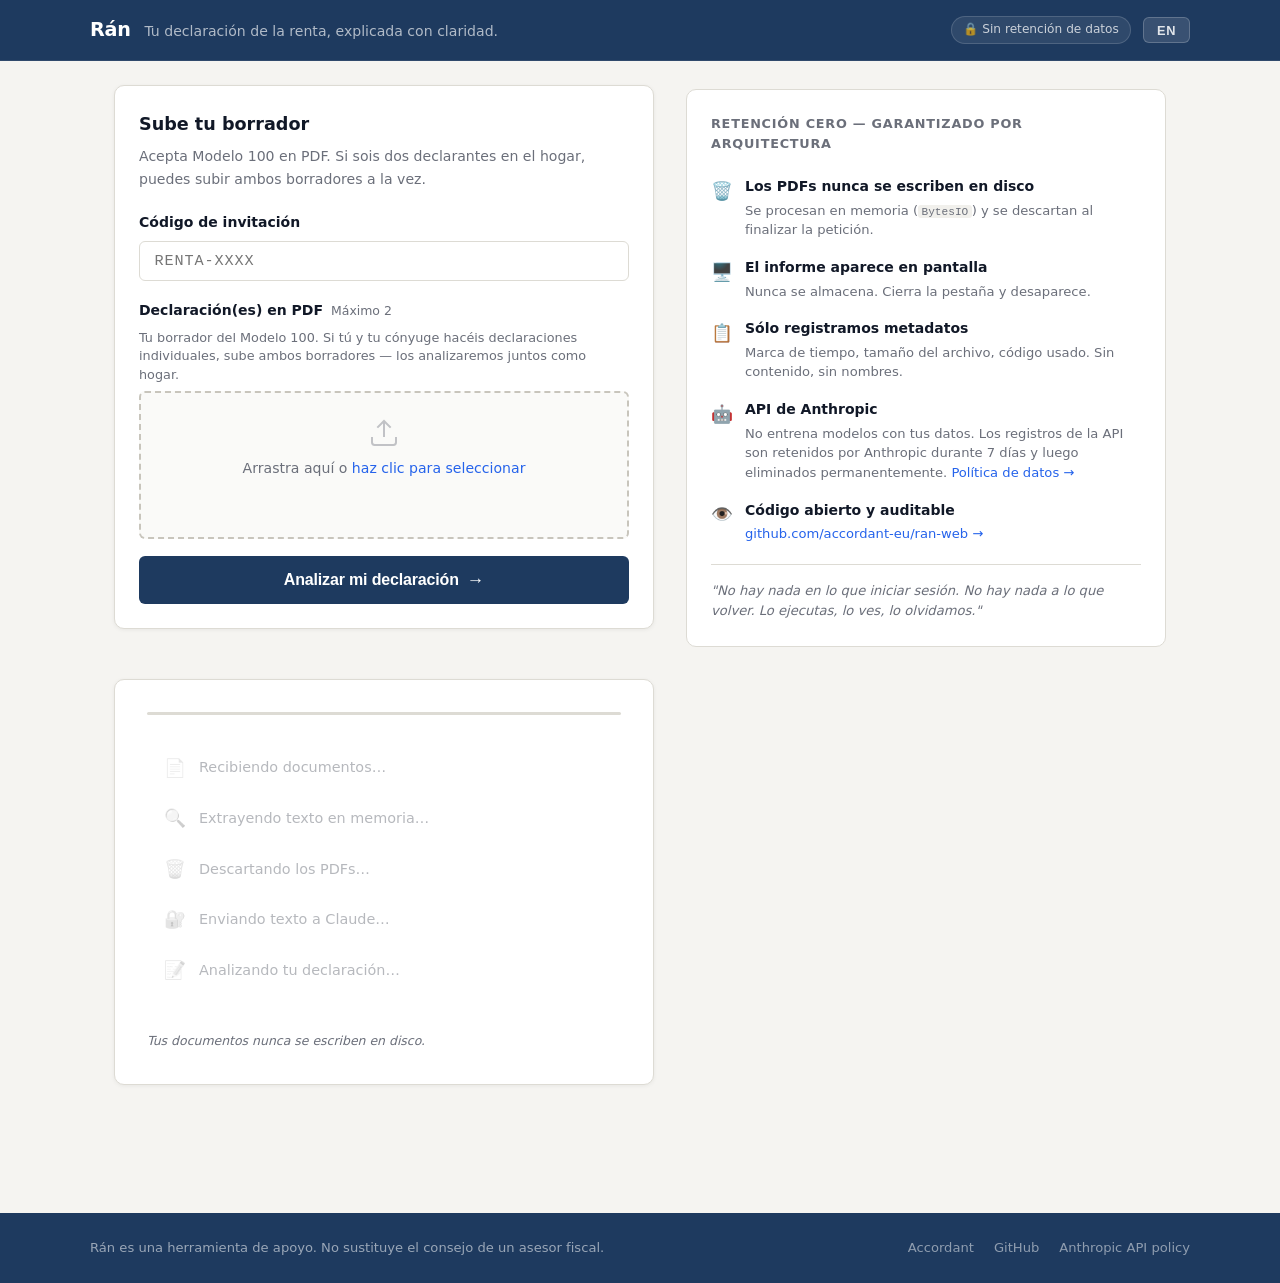
==== frontend/index.html @ 12ab83f9 "docs: disclose Anthropic 7-day API log retention + ZDR pending" ====
<!DOCTYPE html>
<html lang="es">
<head>
  <meta charset="UTF-8" />
  <meta name="viewport" content="width=device-width, initial-scale=1.0" />
  <title>Rán — Entiende tu declaración de la renta</title>
  <link rel="stylesheet" href="style.css" />
  <script src="marked.min.js"></script>
</head>
<body class="lang-es">

  <nav>
    <div class="nav-inner">
      <div class="nav-brand">
        <span class="logo">Rán</span>
        <span class="nav-tagline">
          <span class="show-es">Tu declaración de la renta, explicada con claridad.</span>
          <span class="show-en">Your Spanish tax return, explained in plain English.</span>
        </span>
      </div>
      <div class="nav-right">
        <span class="pill-sm">
          <span class="show-es">🔒 Sin retención de datos</span>
          <span class="show-en">🔒 Zero data retention</span>
        </span>
        <button class="lang-btn" id="lang-toggle">
          <span class="show-es">EN</span>
          <span class="show-en">ES</span>
        </button>
      </div>
    </div>
  </nav>

  <main>

    <!-- ── Upload form ───────────────────────────────────────────────────── -->
    <div class="form-layout" id="upload-section">
      <div class="form-card">
        <h2>
          <span class="show-es">Sube tu borrador</span>
          <span class="show-en">Upload your draft</span>
        </h2>
        <p class="form-sub">
          <span class="show-es">Acepta Modelo 100 en PDF. Si sois dos declarantes en el hogar, puedes subir ambos borradores a la vez.</span>
          <span class="show-en">Accepts Modelo 100 PDF. If you and a partner file separately, upload both drafts at once.</span>
        </p>

        <form id="ran-form">
          <input type="hidden" id="lang-field" name="language" value="es" />
          <div class="field">
            <label for="invite-code">
              <span class="show-es">Código de invitación</span>
              <span class="show-en">Invite code</span>
            </label>
            <input type="text" id="invite-code" name="invite_code"
              placeholder="RENTA-XXXX" required autocomplete="off" spellcheck="false" />
          </div>

          <div class="field">
            <label>
              <span class="show-es">Declaración(es) en PDF</span>
              <span class="show-en">Tax return PDF(s)</span>
              <span class="field-note">
                <span class="show-es">Máximo 2</span>
                <span class="show-en">Max 2</span>
              </span>
            </label>
            <p class="pdf-hint">
              <span class="show-es">Tu borrador del Modelo 100. Si tú y tu cónyuge hacéis declaraciones individuales, sube ambos borradores — los analizaremos juntos como hogar.</span>
              <span class="show-en">Your Modelo 100 draft. If you and your spouse file separately, upload both drafts — we'll analyse them together as a household.</span>
            </p>
            <div class="drop-zone" id="drop-zone">
              <input type="file" id="pdfs" name="pdfs" accept=".pdf,application/pdf" multiple required />
              <div class="drop-inner" id="drop-inner">
                <svg width="32" height="32" viewBox="0 0 24 24" fill="none" stroke="currentColor" stroke-width="1.5"><path d="M21 15v4a2 2 0 01-2 2H5a2 2 0 01-2-2v-4M17 8l-5-5-5 5M12 3v12"/></svg>
                <p>
                  <span class="show-es">Arrastra aquí o <span class="link">haz clic para seleccionar</span></span>
                  <span class="show-en">Drag here or <span class="link">click to select</span></span>
                </p>
              </div>
              <div class="drop-files" id="drop-files" hidden></div>
            </div>
          </div>

          <div class="error-box" id="error-box" hidden></div>

          <button type="submit" id="submit-btn">
            <span class="show-es">Analizar mi declaración</span>
            <span class="show-en">Analyse my return</span>
            <span class="btn-arrow">→</span>
          </button>
        </form>
      </div>

      <!-- Trust sidebar -->
      <div class="trust-sidebar">
        <div class="trust-card">
          <h3>
            <span class="show-es">Retención cero — garantizado por arquitectura</span>
            <span class="show-en">Zero retention — guaranteed by architecture</span>
          </h3>
          <ul class="trust-list">
            <li>
              <span class="trust-icon">🗑️</span>
              <div>
                <strong>
                  <span class="show-es">Los PDFs nunca se escriben en disco</span>
                  <span class="show-en">PDFs never touch disk</span>
                </strong>
                <p>
                  <span class="show-es">Se procesan en memoria (<code>BytesIO</code>) y se descartan al finalizar la petición.</span>
                  <span class="show-en">Processed in memory (<code>BytesIO</code>) and discarded when the request ends.</span>
                </p>
              </div>
            </li>
            <li>
              <span class="trust-icon">🖥️</span>
              <div>
                <strong>
                  <span class="show-es">El informe aparece en pantalla</span>
                  <span class="show-en">The report lives on screen</span>
                </strong>
                <p>
                  <span class="show-es">Nunca se almacena. Cierra la pestaña y desaparece.</span>
                  <span class="show-en">Never stored. Close the tab and it's gone.</span>
                </p>
              </div>
            </li>
            <li>
              <span class="trust-icon">📋</span>
              <div>
                <strong>
                  <span class="show-es">Sólo registramos metadatos</span>
                  <span class="show-en">We only log metadata</span>
                </strong>
                <p>
                  <span class="show-es">Marca de tiempo, tamaño del archivo, código usado. Sin contenido, sin nombres.</span>
                  <span class="show-en">Timestamp, file size, code used. No content, no names.</span>
                </p>
              </div>
            </li>
            <li>
              <span class="trust-icon">🤖</span>
              <div>
                <strong>
                  <span class="show-es">API de Anthropic</span>
                  <span class="show-en">Anthropic API</span>
                </strong>
                <p>
                  <span class="show-es">No entrena modelos con tus datos. Los registros de la API son retenidos por Anthropic durante 7 días y luego eliminados permanentemente. <a href="https://www.anthropic.com/legal/aio" target="_blank" rel="noopener">Política de datos →</a></span>
                  <span class="show-en">Does not train on submitted data. API logs are retained by Anthropic for 7 days, then permanently deleted. <a href="https://www.anthropic.com/legal/aio" target="_blank" rel="noopener">Data policy →</a></span>
                </p>
              </div>
            </li>
            <li>
              <span class="trust-icon">👁️</span>
              <div>
                <strong>
                  <span class="show-es">Código abierto y auditable</span>
                  <span class="show-en">Open-source and auditable</span>
                </strong>
                <p>
                  <a href="https://github.com/accordant-eu/ran-web" target="_blank" rel="noopener">github.com/accordant-eu/ran-web →</a>
                </p>
              </div>
            </li>
          </ul>
          <p class="trust-note">
            <span class="show-es">"No hay nada en lo que iniciar sesión. No hay nada a lo que volver. Lo ejecutas, lo ves, lo olvidamos."</span>
            <span class="show-en">"There's nothing to log in to. Nothing to come back to. You run it, you see it, we forget it."</span>
          </p>
        </div>
      </div>
    </div>

    <!-- ── Processing ────────────────────────────────────────────────────── -->
    <div class="state-screen" id="processing-section" hidden>
      <div class="state-inner">
        <div class="progress-wrap">
          <div class="progress-track"><div class="progress-fill" id="progress-fill"></div></div>
        </div>
        <ul class="steps" id="steps-list">
          <li class="step" data-step="0">
            <span class="step-icon">📄</span>
            <span class="step-text">
              <span class="show-es">Recibiendo documentos…</span>
              <span class="show-en">Receiving documents…</span>
            </span>
            <span class="step-check">✓</span>
          </li>
          <li class="step" data-step="1">
            <span class="step-icon">🔍</span>
            <span class="step-text">
              <span class="show-es">Extrayendo texto en memoria…</span>
              <span class="show-en">Extracting text in memory…</span>
            </span>
            <span class="step-check">✓</span>
          </li>
          <li class="step" data-step="2">
            <span class="step-icon">🗑️</span>
            <span class="step-text">
              <span class="show-es">Descartando los PDFs…</span>
              <span class="show-en">Discarding PDFs…</span>
            </span>
            <span class="step-check">✓</span>
          </li>
          <li class="step" data-step="3">
            <span class="step-icon">🔐</span>
            <span class="step-text">
              <span class="show-es">Enviando texto a Claude…</span>
              <span class="show-en">Sending text to Claude…</span>
            </span>
            <span class="step-check">✓</span>
          </li>
          <li class="step" data-step="4">
            <span class="step-icon">📝</span>
            <span class="step-text">
              <span class="show-es">Analizando tu declaración…</span>
              <span class="show-en">Analysing your return…</span>
            </span>
            <span class="step-check">✓</span>
          </li>
        </ul>
        <p class="step-note">
          <span class="show-es">Tus documentos nunca se escriben en disco.</span>
          <span class="show-en">Your documents are never written to disk.</span>
        </p>
      </div>
    </div>

    <!-- ── Report ────────────────────────────────────────────────────────── -->
    <div id="report-section" hidden>
      <div class="report-header">
        <div>
          <h2>
            <span class="show-es">Tu informe</span>
            <span class="show-en">Your report</span>
          </h2>
          <p class="report-subhead">
            <span class="show-es">Borrador no validado — las cifras pueden cambiar antes de la presentación.</span>
            <span class="show-en">Unvalidated draft — figures may change before filing.</span>
          </p>
        </div>
        <button class="btn-outline" onclick="window.print()">
          <span class="show-es">🖨 Guardar PDF</span>
          <span class="show-en">🖨 Save as PDF</span>
        </button>
      </div>

      <div class="report-body" id="report-body"></div>

      <div class="streaming-bar" id="streaming-bar" hidden>
        <span class="pulse-dot"></span>
        <span class="show-es">Generando informe…</span>
        <span class="show-en">Generating report…</span>
      </div>

      <div class="codes-block" id="codes-section" hidden>
        <div class="codes-header">
          <h3>
            <span class="show-es">Tus 5 códigos de invitación</span>
            <span class="show-en">Your 5 invite codes</span>
          </h3>
          <p>
            <span class="show-es">Comparte uno con tu gestor, tu pareja, o un colega expatriado. Cada código puede usarse hasta 10 veces — compártelo con un grupo si quieres. <strong>Guárdalos ahora — desaparecen al cerrar esta pestaña.</strong></span>
            <span class="show-en">Share one with your accountant, partner, or a fellow expat. Each code can be used up to 10 times — share it with a group if you like. <strong>Save them now — they disappear when you close this tab.</strong></span>
          </p>
        </div>
        <ul class="code-chips" id="code-list"></ul>
      </div>

      <p class="report-close-note">
        <span class="show-es">⚠️ Cierra esta pestaña y el informe desaparece. No hemos guardado nada.</span>
        <span class="show-en">⚠️ Close this tab and this report is gone. We kept nothing.</span>
      </p>
    </div>

  </main>

  <footer>
    <div class="footer-inner">
      <p>
        <span class="show-es">Rán es una herramienta de apoyo. No sustituye el consejo de un asesor fiscal.</span>
        <span class="show-en">Rán is a support tool. It does not replace professional tax advice.</span>
      </p>
      <p class="footer-links">
        <a href="https://accordant.eu" target="_blank" rel="noopener">Accordant</a>
        <a href="https://github.com/accordant-eu/ran-web" target="_blank" rel="noopener">GitHub</a>
        <a href="https://www.anthropic.com/legal/aio" target="_blank" rel="noopener">Anthropic API policy</a>
      </p>
    </div>
  </footer>

  <script>
    // ── Language ─────────────────────────────────────────────────────────────
    document.getElementById('lang-toggle').addEventListener('click', () => {
      const es = document.body.classList.toggle('lang-es');
      document.body.classList.toggle('lang-en', !es);
      document.documentElement.lang = es ? 'es' : 'en';
      document.getElementById('lang-field').value = es ? 'es' : 'en';
    });

    // ── File drop ────────────────────────────────────────────────────────────
    const fileInput = document.getElementById('pdfs');
    const dropZone  = document.getElementById('drop-zone');
    const dropFiles = document.getElementById('drop-files');
    const dropInner = document.getElementById('drop-inner');
    let selectedFiles = []; // mutable array — FileList is read-only

    fileInput.addEventListener('change', () => {
      mergeFiles(Array.from(fileInput.files));
    });
    ['dragover','dragenter'].forEach(e => dropZone.addEventListener(e, ev => { ev.preventDefault(); dropZone.classList.add('over'); }));
    ['dragleave','drop'].forEach(e => dropZone.addEventListener(e, ev => { ev.preventDefault(); dropZone.classList.remove('over'); }));
    dropZone.addEventListener('drop', ev => { mergeFiles(Array.from(ev.dataTransfer.files)); });

    function mergeFiles(newFiles) {
      // Add only PDFs, deduplicate by name, cap at 2
      for (const f of newFiles) {
        if (f.type !== 'application/pdf' && !f.name.endsWith('.pdf')) continue;
        if (!selectedFiles.find(e => e.name === f.name)) selectedFiles.push(f);
      }
      if (selectedFiles.length > 2) selectedFiles = selectedFiles.slice(0, 2);
      syncInput();
      renderFiles();
    }

    function removeFile(name) {
      selectedFiles = selectedFiles.filter(f => f.name !== name);
      syncInput();
      renderFiles();
    }

    function syncInput() {
      // Rebuild the FileList from our mutable array
      const dt = new DataTransfer();
      selectedFiles.forEach(f => dt.items.add(f));
      fileInput.files = dt.files;
    }

    function renderFiles() {
      if (!selectedFiles.length) {
        dropInner.hidden = false;
        dropFiles.hidden = true;
        dropFiles.innerHTML = '';
        return;
      }
      dropInner.hidden = true;
      dropFiles.hidden = false;
      dropFiles.innerHTML = selectedFiles.map(f =>
        `<span class="file-chip">
          📄 <span class="file-name">${f.name}</span>
          <button type="button" class="file-remove" onclick="removeFile('${f.name.replace(/'/g, "\\'")}')"
            aria-label="Remove ${f.name}">✕</button>
        </span>`
      ).join('');
    }

    // Expose removeFile globally for inline onclick
    window.removeFile = removeFile;

    // ── Marked config ────────────────────────────────────────────────────────
    marked.use({ gfm: true, breaks: false });

    // ── State machine ────────────────────────────────────────────────────────
    const $ = id => document.getElementById(id);
    const uploadSection    = $('upload-section');
    const processingSection= $('processing-section');
    const reportSection    = $('report-section');
    const reportBody       = $('report-body');
    const streamingBar     = $('streaming-bar');
    const codesSection     = $('codes-section');
    const codeList         = $('code-list');
    const errorBox         = $('error-box');
    const progressFill     = $('progress-fill');

    function setState(state) {
      uploadSection.hidden     = state !== 'upload';
      processingSection.hidden = state !== 'processing';
      reportSection.hidden     = state !== 'report';
      // Scroll the active section into view immediately
      if (state === 'processing') {
        processingSection.scrollIntoView({ behavior: 'smooth', block: 'start' });
      } else if (state === 'report') {
        reportSection.scrollIntoView({ behavior: 'smooth', block: 'start' });
      }
    }

    // ── Step animation ───────────────────────────────────────────────────────
    const STEP_TIMINGS = [0, 700, 1500, 2300, 3200]; // ms each step activates
    let stepTimers = [];
    let currentStep = -1;

    function startProgress() {
      // Reset progress bar
      progressFill.style.transition = 'none';
      progressFill.style.width = '0%';
      // Reset all steps
      currentStep = -1;
      document.querySelectorAll('.step').forEach(s => {
        s.classList.remove('active', 'done');
      });
      // Animate through steps
      STEP_TIMINGS.forEach((delay, i) => {
        const t = setTimeout(() => {
          // Mark previous step as done
          if (i > 0) {
            document.querySelector(`.step[data-step="${i-1}"]`).classList.replace('active', 'done');
          }
          // Activate current step
          const el = document.querySelector(`.step[data-step="${i}"]`);
          el.classList.add('active');
          currentStep = i;
          // Advance progress bar proportionally (steps 0-3 fill to 80%)
          if (i < 4) {
            progressFill.style.transition = 'width 0.6s ease';
            progressFill.style.width = ((i + 1) / 4 * 80) + '%';
          }
        }, delay);
        stepTimers.push(t);
      });
    }

    function doneProgress() {
      stepTimers.forEach(t => clearTimeout(t));
      stepTimers = [];
      // Complete all steps instantly
      document.querySelectorAll('.step').forEach((s, i) => {
        if (i < 4) s.classList.add('done');
        else s.classList.add('active'); // last step stays active while streaming
      });
      progressFill.style.transition = 'width 0.3s ease';
      progressFill.style.width = '100%';
    }

    // ── Form submit ──────────────────────────────────────────────────────────
    $('ran-form').addEventListener('submit', async e => {
      e.preventDefault();
      errorBox.hidden = true;

      const code  = $('invite-code').value.trim().toUpperCase();
      const files = fileInput.files;

      if (!code)          return showError('Introduce un código. / Enter a code.');
      if (!files.length)  return showError('Selecciona un PDF. / Select a PDF.');
      if (files.length>2) return showError('Máximo 2 PDFs. / Max 2 PDFs.');

      // Immediate feedback — user knows the click registered
      const btn = document.getElementById('submit-btn');
      btn.disabled = true;
      btn.innerHTML = '<span class="show-es">Analizando…</span><span class="show-en">Analysing…</span>';

      setState('processing');
      startProgress();

      const fd = new FormData();
      fd.append('invite_code', code);
      fd.append('language', document.getElementById('lang-field').value || 'es');
      for (const f of files) fd.append('pdfs', f);

      try {
        const res = await fetch('/process', { method: 'POST', body: fd });

        if (!res.ok) {
          let msg = 'Error desconocido / Unknown error';
          try { msg = (await res.json()).detail || msg; } catch(_) {}
          throw new Error(msg);
        }

        // Switch to report — streaming starts
        doneProgress();
        streamingBar.hidden = false;
        setTimeout(() => setState('report'), 400);

        const reader  = res.body.getReader();
        const decoder = new TextDecoder();
        let buf = '', codesFound = false;

        while (true) {
          const { done, value } = await reader.read();
          if (done) break;

          buf += decoder.decode(value, { stream: true });

          const MARK = '__CODES__:';
          const idx  = buf.indexOf(MARK);

          if (idx !== -1 && !codesFound) {
            reportBody.innerHTML = marked.parse(buf.slice(0, idx));
            try {
              renderCodes(JSON.parse(buf.slice(idx + MARK.length).trim()));
              codesFound = true;
            } catch(_) {}
          } else if (!codesFound) {
            reportBody.innerHTML = marked.parse(buf);
          }
        }

        streamingBar.hidden = true;

      } catch(err) {
        setState('upload');
        btn.disabled = false;
        btn.innerHTML = '<span class="show-es">Analizar mi declaración</span><span class="show-en">Analyse my return</span><span class="btn-arrow">→</span>';
        showError(err.message);
      }
    });

    function renderCodes(codes) {
      codeList.innerHTML = codes.map(c =>
        `<li class="chip" title="Click to copy" onclick="copyCode(this,'${c}')">${c}</li>`
      ).join('');
      codesSection.hidden = false;
    }

    function copyCode(el, code) {
      navigator.clipboard.writeText(code).then(() => {
        el.classList.add('copied');
        setTimeout(() => el.classList.remove('copied'), 1500);
      });
    }

    function showError(msg) {
      errorBox.textContent = msg;
      errorBox.hidden = false;
    }
  </script>

</body>
</html>
---- frontend/style.css ----
/* ── Reset ───────────────────────────────────────────────────────────────── */
*, *::before, *::after { box-sizing: border-box; margin: 0; padding: 0; }

/* ── Design tokens ───────────────────────────────────────────────────────── */
:root {
  --navy:      #1e3a5f;
  --navy-d:    #152c47;
  --blue:      #2563eb;
  --blue-d:    #1d4ed8;
  --bg:        #f5f4f1;
  --surface:   #ffffff;
  --border:    #dddbd4;
  --border-s:  #c8c5bc;
  --text:      #111827;
  --muted:     #6b6f7a;
  --green:     #065f46;
  --green-bg:  #f0fdf4;
  --green-brd: #bbf7d0;
  --amber-bg:  #fffbeb;
  --amber-brd: #fde68a;
  --amber-tx:  #78350f;
  --red:       #dc2626;
  --red-bg:    #fef2f2;
  --red-brd:   #fecaca;
  --r:         6px;
  --r-lg:      10px;
  --max:       1100px;
  --form-max:  540px;
}

/* ── Base ────────────────────────────────────────────────────────────────── */
html { font-size: 16px; }
body {
  font-family: -apple-system, BlinkMacSystemFont, 'Segoe UI', 'Inter', system-ui, sans-serif;
  background: var(--bg);
  color: var(--text);
  line-height: 1.6;
  -webkit-font-smoothing: antialiased;
}
a { color: var(--blue); text-decoration: none; }
a:hover { text-decoration: underline; }
p { line-height: 1.65; }

/* ── Language ────────────────────────────────────────────────────────────── */
body.lang-es .show-en { display: none; }
body.lang-en .show-es { display: none; }

/* ── Nav ─────────────────────────────────────────────────────────────────── */
nav {
  background: var(--navy);
  padding: 0 1.5rem;
  border-bottom: 1px solid rgba(255,255,255,0.08);
}
.nav-inner {
  max-width: var(--max);
  margin: 0 auto;
  height: 60px;
  display: flex;
  align-items: center;
  justify-content: space-between;
  gap: 1rem;
}
.nav-brand {
  display: flex;
  align-items: baseline;
  gap: 0.85rem;
  min-width: 0;
}
.logo {
  font-size: 1.2rem;
  font-weight: 700;
  color: #fff;
  letter-spacing: -0.01em;
  flex-shrink: 0;
}
.nav-tagline {
  font-size: 0.88rem;
  color: rgba(255,255,255,0.65);
  white-space: nowrap;
  overflow: hidden;
  text-overflow: ellipsis;
}
.nav-right {
  display: flex;
  align-items: center;
  gap: 0.75rem;
  flex-shrink: 0;
}
.pill-sm {
  background: rgba(255,255,255,0.08);
  border: 1px solid rgba(255,255,255,0.15);
  border-radius: 999px;
  padding: 0.2rem 0.7rem;
  font-size: 0.76rem;
  color: rgba(255,255,255,0.75);
  white-space: nowrap;
}
.lang-btn {
  background: rgba(255,255,255,0.12);
  border: 1px solid rgba(255,255,255,0.2);
  color: rgba(255,255,255,0.85);
  border-radius: var(--r);
  padding: 0.3rem 0.8rem;
  font-size: 0.8rem;
  font-weight: 600;
  cursor: pointer;
  letter-spacing: 0.06em;
  transition: background 0.15s;
  flex-shrink: 0;
}
.lang-btn:hover { background: rgba(255,255,255,0.2); }

/* ── Main ────────────────────────────────────────────────────────────────── */
main {
  max-width: var(--max);
  margin: 0 auto;
  padding: 1.5rem 1.5rem 3rem;
}

/* ── Form layout: form + sidebar ─────────────────────────────────────────── */
.form-layout {
  display: grid;
  grid-template-columns: var(--form-max) 1fr;
  gap: 2rem;
  align-items: start;
}

/* ── Form card ───────────────────────────────────────────────────────────── */
.form-card {
  background: var(--surface);
  border: 1px solid var(--border);
  border-radius: var(--r-lg);
  padding: 1.5rem;
  box-shadow: 0 1px 4px rgba(0,0,0,0.06);
}
.form-card h2 {
  font-size: 1.1rem;
  font-weight: 700;
  margin-bottom: 0.4rem;
}
.form-sub {
  font-size: 0.88rem;
  color: var(--muted);
  margin-bottom: 1.25rem;
}
.field { margin-bottom: 1.1rem; }
label {
  display: flex;
  align-items: baseline;
  gap: 0.5rem;
  font-size: 0.875rem;
  font-weight: 600;
  color: var(--text);
  margin-bottom: 0.45rem;
}
.field-note {
  font-size: 0.78rem;
  font-weight: 400;
  color: var(--muted);
}
input[type="text"] {
  width: 100%;
  padding: 0.65rem 0.9rem;
  border: 1.5px solid var(--border);
  border-radius: var(--r);
  font-size: 0.95rem;
  font-family: 'SF Mono', 'Fira Code', 'Consolas', monospace;
  letter-spacing: 0.06em;
  color: var(--text);
  background: var(--surface);
  transition: border-color 0.15s, box-shadow 0.15s;
}
input[type="text"]:focus {
  outline: none;
  border-color: var(--blue);
  box-shadow: 0 0 0 3px rgba(37,99,235,0.12);
}

/* Drop zone */
.drop-zone {
  position: relative;
  border: 2px dashed var(--border-s);
  border-radius: var(--r);
  background: #fafaf8;
  transition: border-color 0.15s, background 0.15s;
  cursor: pointer;
  min-height: 100px;
}
.drop-zone.over, .drop-zone:focus-within {
  border-color: var(--blue);
  background: #eff6ff;
}
.drop-zone input[type="file"] {
  position: absolute;
  inset: 0;
  opacity: 0;
  cursor: pointer;
  width: 100%;
  height: 100%;
}
.drop-inner {
  display: flex;
  flex-direction: column;
  align-items: center;
  justify-content: center;
  gap: 0.5rem;
  padding: 1.5rem 1rem;
  color: var(--muted);
  text-align: center;
  pointer-events: none;
}
.drop-inner svg { opacity: 0.4; }
.drop-inner p { font-size: 0.88rem; }
.link { color: var(--blue); font-weight: 500; }
.drop-files {
  display: flex;
  flex-wrap: wrap;
  gap: 0.4rem;
  padding: 1rem;
  pointer-events: none;
}
.file-chip {
  display: inline-flex;
  align-items: center;
  gap: 0.4rem;
  background: #eff6ff;
  border: 1px solid #bfdbfe;
  border-radius: var(--r);
  padding: 0.35rem 0.5rem 0.35rem 0.75rem;
  font-size: 0.83rem;
  color: var(--navy);
  font-weight: 500;
  max-width: 260px;
}
.file-name {
  overflow: hidden;
  text-overflow: ellipsis;
  white-space: nowrap;
  max-width: 180px;
}
.file-remove {
  background: none;
  border: none;
  cursor: pointer;
  color: var(--muted);
  font-size: 0.85rem;
  line-height: 1;
  padding: 0 0.15rem;
  border-radius: 3px;
  flex-shrink: 0;
  transition: color 0.12s, background 0.12s;
}
.file-remove:hover { color: var(--red); background: #fee2e2; }

/* Error */
.error-box {
  padding: 0.7rem 1rem;
  background: var(--red-bg);
  border: 1px solid var(--red-brd);
  border-radius: var(--r);
  color: var(--red);
  font-size: 0.875rem;
  margin-bottom: 1rem;
}

/* Submit */
button[type="submit"] {
  width: 100%;
  padding: 0.85rem 1.5rem;
  background: var(--navy);
  color: #fff;
  border: none;
  border-radius: var(--r);
  font-size: 1rem;
  font-weight: 600;
  cursor: pointer;
  display: flex;
  align-items: center;
  justify-content: center;
  gap: 0.5rem;
  transition: background 0.15s;
  letter-spacing: -0.01em;
}
button[type="submit"]:hover { background: var(--navy-d); }
.btn-arrow { font-size: 1.1rem; }

/* ── Trust sidebar ───────────────────────────────────────────────────────── */
.trust-sidebar { padding-top: 0.25rem; }
.trust-card {
  background: var(--surface);
  border: 1px solid var(--border);
  border-radius: var(--r-lg);
  padding: 1.5rem;
}
.trust-card h3 {
  font-size: 0.8rem;
  font-weight: 700;
  text-transform: uppercase;
  letter-spacing: 0.06em;
  color: var(--muted);
  margin-bottom: 1.25rem;
}
.trust-list {
  list-style: none;
  display: flex;
  flex-direction: column;
  gap: 1rem;
}
.trust-list li {
  display: flex;
  gap: 0.75rem;
  align-items: flex-start;
}
.trust-icon {
  font-size: 1.1rem;
  flex-shrink: 0;
  margin-top: 0.1rem;
}
.trust-list strong {
  display: block;
  font-size: 0.875rem;
  font-weight: 600;
  margin-bottom: 0.2rem;
}
.trust-list p {
  font-size: 0.82rem;
  color: var(--muted);
  line-height: 1.5;
}
.trust-list code {
  background: #f1f0ec;
  padding: 0.05em 0.3em;
  border-radius: 3px;
  font-size: 0.85em;
}
.trust-note {
  margin-top: 1.25rem;
  padding-top: 1rem;
  border-top: 1px solid var(--border);
  font-size: 0.82rem;
  color: var(--muted);
  font-style: italic;
  line-height: 1.55;
}

/* ── Processing ──────────────────────────────────────────────────────────── */
.state-screen {
  padding: 2rem 0;
  display: flex;
  justify-content: flex-start;
}
.state-inner {
  display: flex;
  flex-direction: column;
  align-items: flex-start;
  gap: 1.25rem;
  width: 100%;
  max-width: var(--form-max);
  background: var(--surface);
  border: 1px solid var(--border);
  border-radius: var(--r-lg);
  padding: 2rem;
  box-shadow: 0 1px 4px rgba(0,0,0,0.06);
}
.progress-wrap { width: 100%; margin-bottom: 0.5rem; }
.progress-track {
  height: 3px;
  background: var(--border);
  border-radius: 999px;
  overflow: hidden;
}
.progress-fill {
  height: 100%;
  width: 0%;
  background: var(--navy);
  border-radius: 999px;
}
.state-label { font-size: 0.9rem; color: var(--muted); }

/* ── Report ──────────────────────────────────────────────────────────────── */
.report-header {
  display: flex;
  align-items: flex-start;
  justify-content: space-between;
  gap: 1rem;
  margin-bottom: 1.25rem;
}
.report-header h2 { font-size: 1.2rem; font-weight: 700; }
.report-subhead { font-size: 0.85rem; color: var(--muted); margin-top: 0.25rem; }
.btn-outline {
  padding: 0.45rem 1rem;
  border: 1.5px solid var(--border-s);
  border-radius: var(--r);
  background: var(--surface);
  font-size: 0.84rem;
  cursor: pointer;
  color: var(--muted);
  white-space: nowrap;
  transition: border-color 0.15s, color 0.15s;
  flex-shrink: 0;
}
.btn-outline:hover { border-color: var(--navy); color: var(--navy); }

/* Report body — rendered markdown */
.report-body {
  background: var(--surface);
  border: 1px solid var(--border);
  border-radius: var(--r-lg);
  padding: 2.25rem 2.5rem;
  font-size: 0.94rem;
  line-height: 1.75;
}
.report-body h1 {
  font-size: 1.35rem;
  font-weight: 700;
  margin: 1.75rem 0 0.75rem;
  padding-bottom: 0.5rem;
  border-bottom: 1px solid var(--border);
  color: var(--navy);
}
.report-body h1:first-child { margin-top: 0; }
.report-body h2 {
  font-size: 1.1rem;
  font-weight: 700;
  margin: 1.5rem 0 0.5rem;
  color: var(--text);
}
.report-body h3 {
  font-size: 0.95rem;
  font-weight: 700;
  margin: 1.25rem 0 0.4rem;
  color: var(--muted);
  text-transform: uppercase;
  letter-spacing: 0.04em;
}
.report-body p  { margin-bottom: 0.85rem; }
.report-body ul, .report-body ol { margin: 0.5rem 0 0.85rem 1.4rem; }
.report-body li { margin-bottom: 0.35rem; }
.report-body strong { font-weight: 700; }
.report-body blockquote {
  border-left: 3px solid var(--blue);
  padding: 0.5rem 0 0.5rem 1rem;
  color: var(--muted);
  margin: 0.75rem 0;
  font-size: 0.9rem;
}
/* Inline code — keep subtle */
.report-body code {
  background: #f1f0ec;
  padding: 0.1em 0.35em;
  border-radius: 3px;
  font-size: 0.87em;
  font-family: inherit;
}
/* Code blocks — render as a financial ledger, not a terminal */
.report-body pre {
  background: white;
  border: 1px solid var(--border);
  border-left: 3px solid var(--navy);
  border-radius: var(--r);
  padding: 1rem 1.25rem;
  overflow-x: auto;
  margin: 0.75rem 0;
  font-family: inherit;     /* use body font, not monospace */
  font-size: 0.92rem;
  line-height: 1.8;
  color: var(--text);
  white-space: pre-wrap;    /* wrap long lines */
}
.report-body pre code {
  background: none;
  padding: 0;
  font-size: inherit;
  font-family: inherit;
}
.report-body hr {
  border: none;
  border-top: 1px solid var(--border);
  margin: 1.5rem 0;
}

/* Tables */
.report-body table {
  width: 100%;
  border-collapse: collapse;
  margin: 1rem 0 1.25rem;
  font-size: 0.875rem;
  border: 1px solid var(--border);
  border-radius: var(--r);
  overflow: hidden;
}
.report-body thead { background: var(--navy); }
.report-body thead th {
  color: rgba(255,255,255,0.9);
  font-size: 0.78rem;
  font-weight: 700;
  text-transform: uppercase;
  letter-spacing: 0.05em;
  padding: 0.6rem 0.9rem;
  text-align: left;
  border: none;
}
.report-body tbody tr:nth-child(odd)  td { background: var(--surface); }
.report-body tbody tr:nth-child(even) td { background: #fafaf8; }
.report-body tbody tr:hover td { background: #f0f4ff; }
.report-body td {
  padding: 0.55rem 0.9rem;
  border-bottom: 1px solid var(--border);
  vertical-align: top;
}
.report-body tbody tr:last-child td { border-bottom: none; }

/* ── Streaming bar ───────────────────────────────────────────────────────── */
.streaming-bar {
  display: flex;
  align-items: center;
  gap: 0.5rem;
  margin-top: 0.75rem;
  font-size: 0.84rem;
  color: var(--muted);
}
.pulse-dot {
  width: 7px; height: 7px;
  background: var(--blue);
  border-radius: 50%;
  flex-shrink: 0;
  animation: pulse 1.2s ease-in-out infinite;
}
@keyframes pulse {
  0%, 100% { opacity: 1; transform: scale(1); }
  50%       { opacity: 0.25; transform: scale(0.6); }
}

/* ── Invite codes ────────────────────────────────────────────────────────── */
.codes-block {
  margin-top: 2rem;
  background: var(--green-bg);
  border: 1px solid var(--green-brd);
  border-radius: var(--r-lg);
  padding: 1.5rem;
}
.codes-header h3 { font-size: 1rem; font-weight: 700; color: var(--green); margin-bottom: 0.5rem; }
.codes-header p  { font-size: 0.88rem; color: #166534; margin-bottom: 1rem; }
.code-chips {
  list-style: none;
  display: flex;
  flex-wrap: wrap;
  gap: 0.5rem;
}
.chip {
  background: var(--surface);
  border: 1.5px solid var(--green-brd);
  border-radius: var(--r);
  padding: 0.45rem 1rem;
  font-family: 'SF Mono', 'Fira Code', monospace;
  font-size: 0.92rem;
  font-weight: 600;
  cursor: pointer;
  transition: background 0.12s, border-color 0.12s;
  user-select: all;
  color: var(--navy);
}
.chip:hover { background: #dcfce7; border-color: #4ade80; }
.chip.copied { border-color: var(--green); color: var(--green); }
.chip.copied::after { content: ' ✓'; }

.report-close-note {
  margin-top: 1.5rem;
  text-align: center;
  font-size: 0.85rem;
  color: var(--muted);
}

/* ── Footer ──────────────────────────────────────────────────────────────── */
footer {
  background: var(--navy);
  color: rgba(255,255,255,0.55);
  padding: 1.5rem;
  font-size: 0.82rem;
  margin-top: 3rem;
}
.footer-inner {
  max-width: var(--max);
  margin: 0 auto;
  display: flex;
  justify-content: space-between;
  align-items: center;
  flex-wrap: wrap;
  gap: 0.5rem;
}
.footer-links { display: flex; gap: 1.25rem; }
.footer-links a { color: rgba(255,255,255,0.5); }
.footer-links a:hover { color: rgba(255,255,255,0.85); text-decoration: none; }

/* ── Print ───────────────────────────────────────────────────────────────── */
@media print {
  nav,
  #upload-section,
  #processing-section,
  #streaming-bar,
  .streaming-bar,
  .report-header .btn-outline,
  .codes-block,
  .report-close-note,
  footer { display: none !important; }

  #report-section { display: block !important; }
  .report-body { border: none !important; padding: 0 !important; font-size: 0.9rem; }
  .report-body table { page-break-inside: avoid; }
  body { background: white !important; }
  main { padding: 0 !important; }
}

/* ── Responsive ──────────────────────────────────────────────────────────── */
@media (max-width: 860px) {
  .form-layout {
    grid-template-columns: 1fr;
  }
  .trust-sidebar { order: -1; }
}
@media (max-width: 600px) {
  .hero { padding: 2rem 1.25rem; }
  main { padding: 1.5rem 1.25rem 3rem; }
  .form-card { padding: 1.5rem; }
  .report-body { padding: 1.25rem; font-size: 0.88rem; }
  .report-body table { font-size: 0.78rem; }
  .report-body thead th, .report-body td { padding: 0.45rem 0.6rem; }
  .report-header { flex-direction: column; }
}

/* ── Step animation ──────────────────────────────────────────────────────── */
.steps {
  list-style: none;
  width: 100%;
  max-width: 420px;
  display: flex;
  flex-direction: column;
  gap: 0;
}

.step {
  display: flex;
  align-items: center;
  gap: 0.75rem;
  padding: 0.7rem 1rem;
  border-radius: var(--r);
  opacity: 0.3;
  transition: opacity 0.35s ease, background 0.35s ease;
}

.step.active {
  opacity: 1;
  background: rgba(37, 99, 235, 0.06);
}

.step.done {
  opacity: 0.6;
}

.step-icon {
  font-size: 1.1rem;
  width: 1.5rem;
  text-align: center;
  flex-shrink: 0;
}

.step-text {
  font-size: 0.9rem;
  color: var(--text);
  flex: 1;
}

.step-check {
  font-size: 0.85rem;
  color: var(--green);
  font-weight: 700;
  opacity: 0;
  transition: opacity 0.25s ease;
  flex-shrink: 0;
}

.step.done .step-check { opacity: 1; }

/* Active step has a subtle left accent */
.step.active .step-icon { filter: none; }
.step:not(.active):not(.done) .step-icon { filter: grayscale(1); }

.step-note {
  margin-top: 1rem;
  font-size: 0.78rem;
  color: var(--muted);
  text-align: center;
  font-style: italic;
}

/* ── PDF hint ────────────────────────────────────────────────────────────── */
.pdf-hint {
  font-size: 0.8rem;
  color: var(--muted);
  margin-bottom: 0.45rem;
  line-height: 1.45;
}
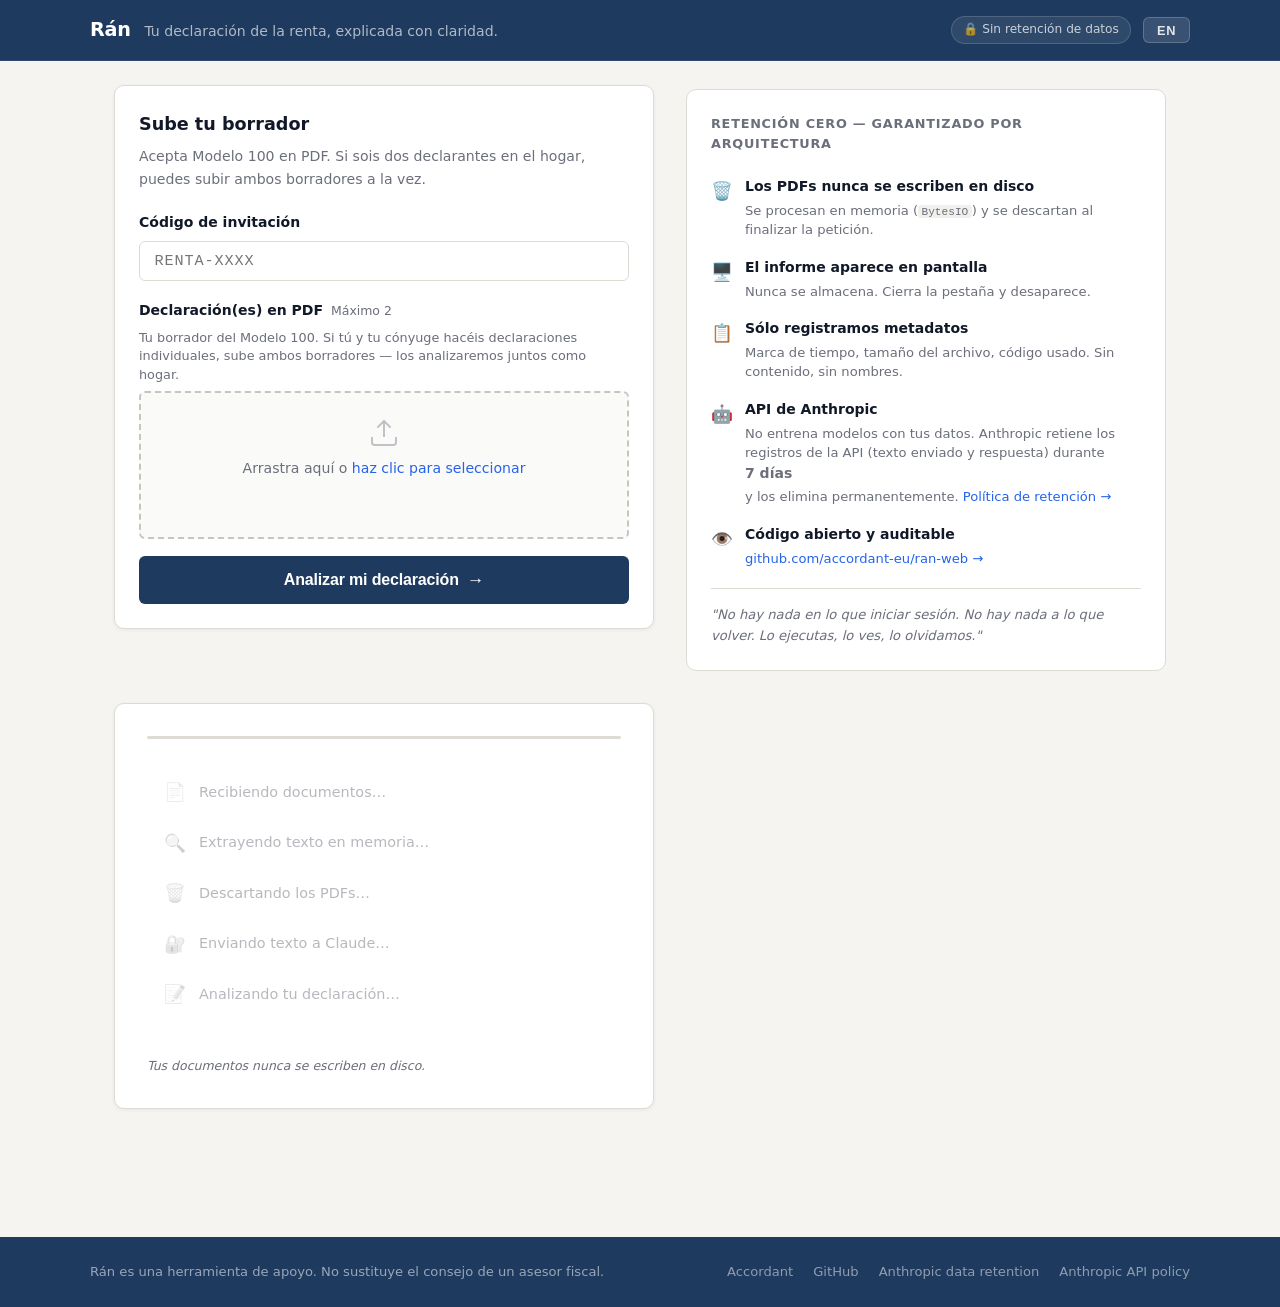
==== commit 6272c992: "docs: link to Anthropic API data retention docs; clarify 7-day window in UI" ====
--- a/frontend/index.html
+++ b/frontend/index.html
@@ -147,8 +147,8 @@
                   <span class="show-en">Anthropic API</span>
                 </strong>
                 <p>
-                  <span class="show-es">No entrena modelos con tus datos. Los registros de la API son retenidos por Anthropic durante 7 días y luego eliminados permanentemente. <a href="https://www.anthropic.com/legal/aio" target="_blank" rel="noopener">Política de datos →</a></span>
-                  <span class="show-en">Does not train on submitted data. API logs are retained by Anthropic for 7 days, then permanently deleted. <a href="https://www.anthropic.com/legal/aio" target="_blank" rel="noopener">Data policy →</a></span>
+                  <span class="show-es">No entrena modelos con tus datos. Anthropic retiene los registros de la API (texto enviado y respuesta) durante <strong>7 días</strong> y los elimina permanentemente. <a href="https://platform.claude.com/docs/en/manage-claude/api-and-data-retention" target="_blank" rel="noopener">Política de retención →</a></span>
+                  <span class="show-en">Does not train on submitted data. Anthropic retains API logs (text sent and response) for <strong>7 days</strong>, then permanently deletes them. <a href="https://platform.claude.com/docs/en/manage-claude/api-and-data-retention" target="_blank" rel="noopener">Retention policy →</a></span>
                 </p>
               </div>
             </li>
@@ -286,6 +286,7 @@
       <p class="footer-links">
         <a href="https://accordant.eu" target="_blank" rel="noopener">Accordant</a>
         <a href="https://github.com/accordant-eu/ran-web" target="_blank" rel="noopener">GitHub</a>
+        <a href="https://platform.claude.com/docs/en/manage-claude/api-and-data-retention" target="_blank" rel="noopener">Anthropic data retention</a>
         <a href="https://www.anthropic.com/legal/aio" target="_blank" rel="noopener">Anthropic API policy</a>
       </p>
     </div>
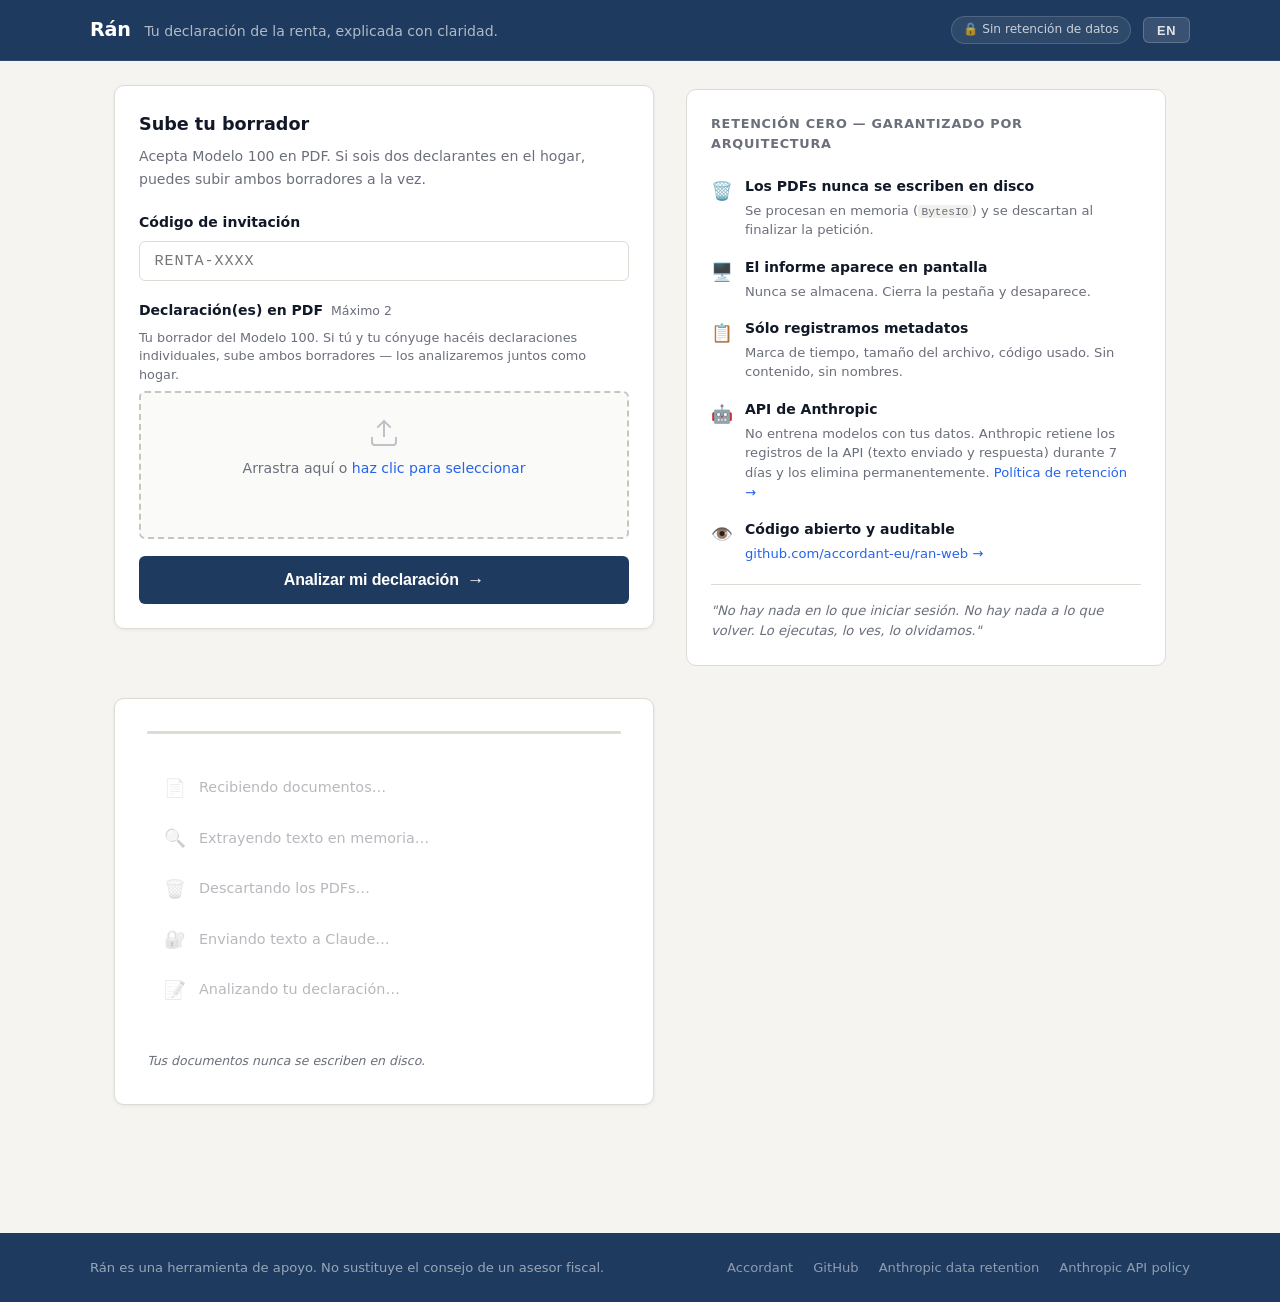
==== commit c0ce2720: "fix: remove strong tags around '7 days' — caused font/linebreak issue in trust list" ====
--- a/frontend/index.html
+++ b/frontend/index.html
@@ -3,6 +3,7 @@
 <head>
   <meta charset="UTF-8" />
   <meta name="viewport" content="width=device-width, initial-scale=1.0" />
+  <meta name="version" content="dev" />
   <title>Rán — Entiende tu declaración de la renta</title>
   <link rel="stylesheet" href="style.css" />
   <script src="marked.min.js"></script>
@@ -147,8 +148,8 @@
                   <span class="show-en">Anthropic API</span>
                 </strong>
                 <p>
-                  <span class="show-es">No entrena modelos con tus datos. Anthropic retiene los registros de la API (texto enviado y respuesta) durante <strong>7 días</strong> y los elimina permanentemente. <a href="https://platform.claude.com/docs/en/manage-claude/api-and-data-retention" target="_blank" rel="noopener">Política de retención →</a></span>
-                  <span class="show-en">Does not train on submitted data. Anthropic retains API logs (text sent and response) for <strong>7 days</strong>, then permanently deletes them. <a href="https://platform.claude.com/docs/en/manage-claude/api-and-data-retention" target="_blank" rel="noopener">Retention policy →</a></span>
+                  <span class="show-es">No entrena modelos con tus datos. Anthropic retiene los registros de la API (texto enviado y respuesta) durante 7 días y los elimina permanentemente. <a href="https://platform.claude.com/docs/en/manage-claude/api-and-data-retention" target="_blank" rel="noopener">Política de retención →</a></span>
+                  <span class="show-en">Does not train on submitted data. Anthropic retains API logs (text sent and response) for 7 days, then permanently deletes them. <a href="https://platform.claude.com/docs/en/manage-claude/api-and-data-retention" target="_blank" rel="noopener">Retention policy →</a></span>
                 </p>
               </div>
             </li>
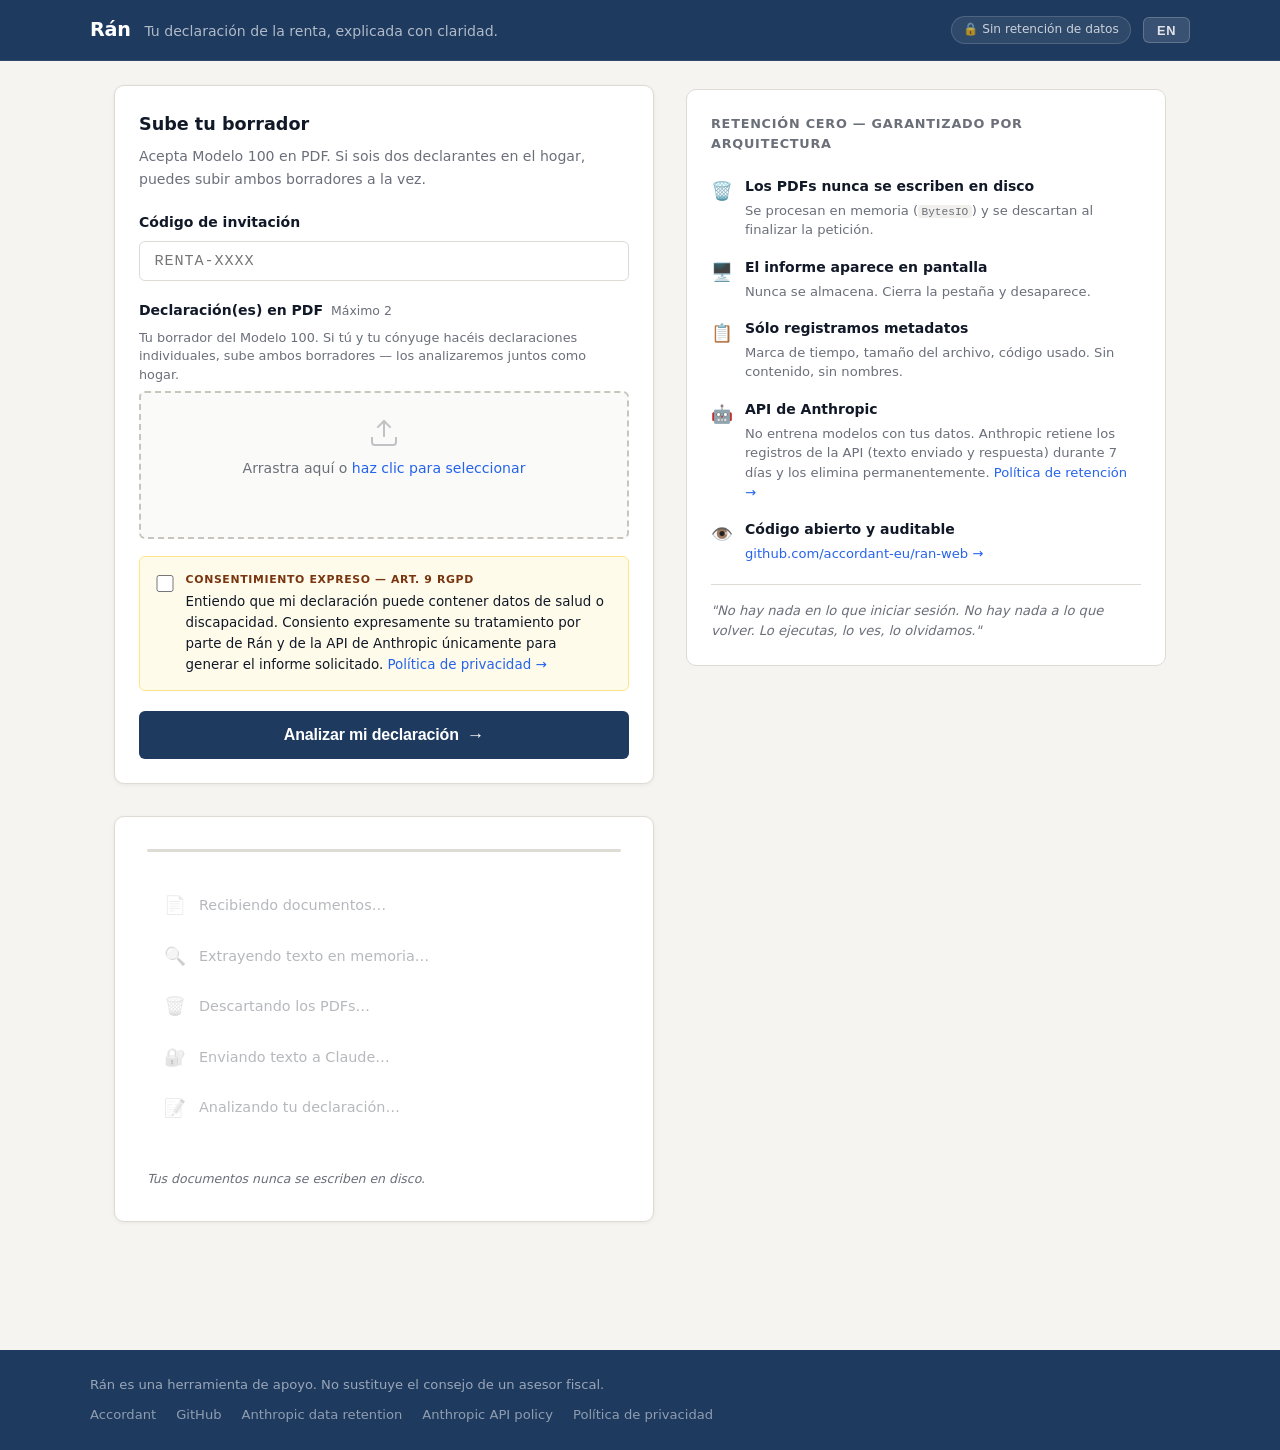
==== commit 0d704bbb: "feat(frontend): add Art. 9 explicit consent checkbox Add a non-pre-ticked, required checkbox above t" ====
--- a/frontend/index.html
+++ b/frontend/index.html
@@ -3,7 +3,7 @@
 <head>
   <meta charset="UTF-8" />
   <meta name="viewport" content="width=device-width, initial-scale=1.0" />
-  <meta name="version" content="dev" />
+  <meta name="version" content="2026-06-14.29a86fb" />
   <title>Rán — Entiende tu declaración de la renta</title>
   <link rel="stylesheet" href="style.css" />
   <script src="marked.min.js"></script>
@@ -81,6 +81,21 @@
               </div>
               <div class="drop-files" id="drop-files" hidden></div>
             </div>
+          </div>
+
+          <!-- Art. 9 GDPR explicit consent — must tick before submitting -->
+          <div class="consent-field">
+            <label>
+              <input type="checkbox" id="art9-consent" name="art9_consent" required />
+              <span>
+                <span class="consent-tag">
+                  <span class="show-es">Consentimiento expreso — Art. 9 RGPD</span>
+                  <span class="show-en">Explicit consent — Art. 9 GDPR</span>
+                </span>
+                <span class="show-es">Entiendo que mi declaración puede contener datos de salud o discapacidad. Consiento expresamente su tratamiento por parte de Rán y de la API de Anthropic únicamente para generar el informe solicitado. <a href="/privacy" target="_blank" rel="noopener">Política de privacidad →</a></span>
+                <span class="show-en">I understand my return may contain health or disability data. I explicitly consent to its processing by Rán and the Anthropic API solely to generate the requested report. <a href="/privacy" target="_blank" rel="noopener">Privacy policy →</a></span>
+              </span>
+            </label>
           </div>
 
           <div class="error-box" id="error-box" hidden></div>
@@ -289,6 +304,10 @@
         <a href="https://github.com/accordant-eu/ran-web" target="_blank" rel="noopener">GitHub</a>
         <a href="https://platform.claude.com/docs/en/manage-claude/api-and-data-retention" target="_blank" rel="noopener">Anthropic data retention</a>
         <a href="https://www.anthropic.com/legal/aio" target="_blank" rel="noopener">Anthropic API policy</a>
+        <a href="/privacy">
+          <span class="show-es">Política de privacidad</span>
+          <span class="show-en">Privacy policy</span>
+        </a>
       </p>
     </div>
   </footer>
--- a/frontend/style.css
+++ b/frontend/style.css
@@ -253,6 +253,43 @@
 .file-remove:hover { color: var(--red); background: #fee2e2; }
 
 /* Error */
+/* ── Art. 9 consent checkbox ─────────────────────────────────────────── */
+.consent-field {
+  margin-bottom: 1.25rem;
+  padding: 0.9rem 1rem;
+  background: var(--amber-bg);
+  border: 1px solid var(--amber-brd);
+  border-radius: var(--r);
+}
+.consent-field label {
+  display: flex;
+  gap: 0.75rem;
+  align-items: flex-start;
+  cursor: pointer;
+  font-size: 0.84rem;
+  line-height: 1.55;
+  color: var(--text);
+  font-weight: normal;
+  margin: 0;
+}
+.consent-field input[type="checkbox"] {
+  flex-shrink: 0;
+  width: 1.1rem;
+  height: 1.1rem;
+  margin-top: 0.2rem;
+  accent-color: var(--blue);
+  cursor: pointer;
+}
+.consent-field .consent-tag {
+  display: block;
+  font-size: 0.68rem;
+  font-weight: 700;
+  letter-spacing: 0.06em;
+  text-transform: uppercase;
+  color: var(--amber-tx);
+  margin-bottom: 0.25rem;
+}
+
 .error-box {
   padding: 0.7rem 1rem;
   background: var(--red-bg);
